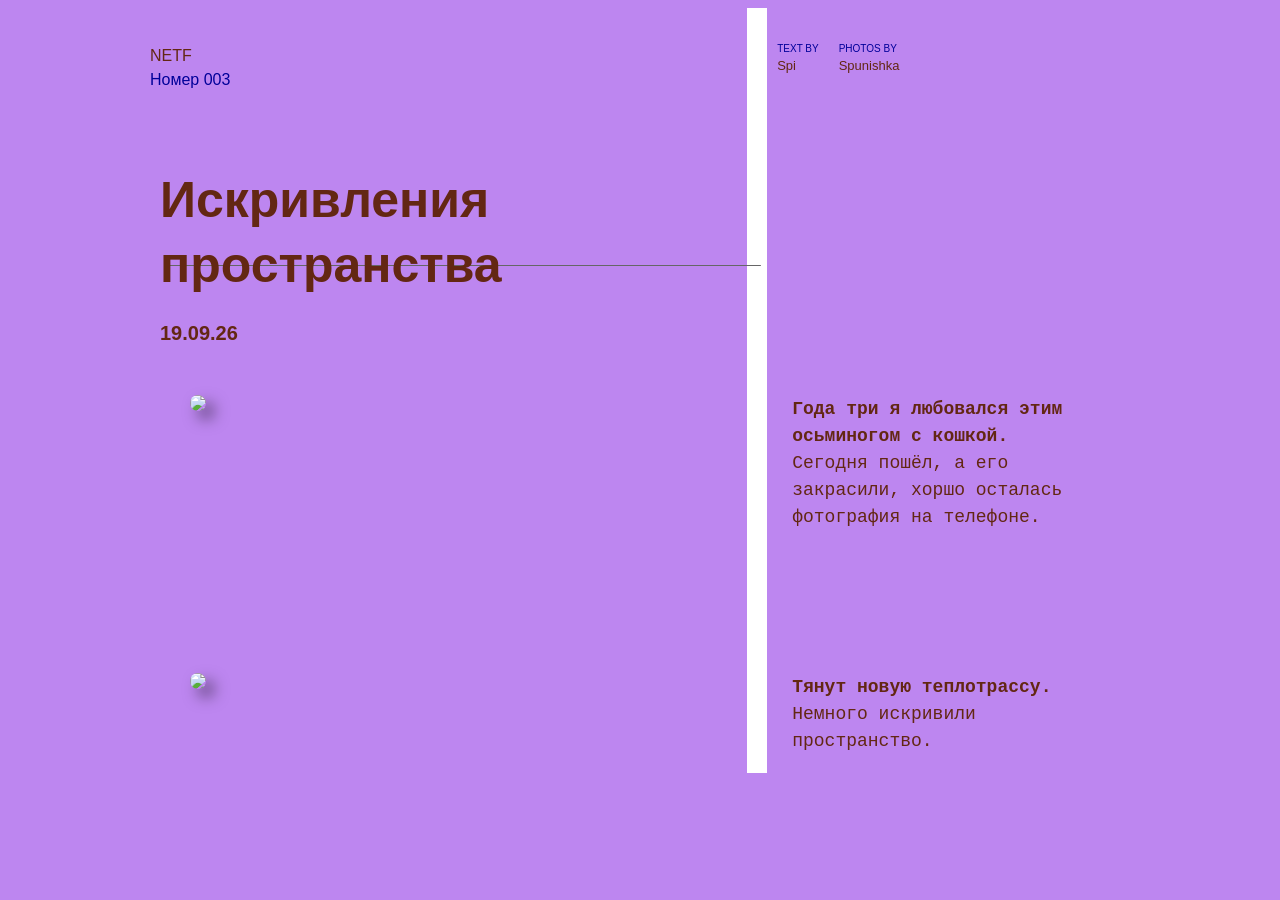
==== number3.html @ 91688192 "Add files via upload" ====
<!DOCTYPE html>
<html lang="ru">
<head>
  <meta charset="UTF-8">
  <meta name="viewport" content="width=device-width, initial-scale=1.0">
  <title>NETF</title>
  <link rel="stylesheet" href="style.css"> <!-- Подключение -->
</head>

<body>
<div class="wrapper">
  <div class="page-decoration">
  </div> 
  <div class="page-cat">
    <p>NETF<br /><span class="green">Номер 003</span></p>
  </div>
  
  <div class="page-credits">
    <p><span class="green">text by</span>Spi</p>
    <p><span class="green">photos by</span>Spunishka</p>
  </div>
  <header class="page-header">
    <h1>Искривления пространства</h1>
    <h2>19.09.26</h2>
  </header>
  <div class="page-hero">
     <figure>
      <img src="img3\1.JPEG" width="500">
	 </figure>
  </div>
 <aside>
     <p><strong>Года три я любовался этим осьминогом с кошкой.</strong> Сегодня пошёл, а его закрасили, хоршо осталась фотография на телефоне.</p>
  </aside>
 </div>
 
 
<div class="wrapper">
  <div class="page-decoration">
  </div> 
  <header class="page-header">
    <h1></h1>
    <h2></h2>
  </header>
  <div class="page-hero">
     <figure>
      <img src="img3\2.JPEG" width="500">
     </figure>
  </div>
  <aside>
    <p><strong>Тянут новую теплотрассу.</strong> Немного искривили пространство.</p>
  </aside>
 </div>
</body>
---- style.css ----
*, *:before, *:after {
  box-sizing:border-box;
  -webkit-box-sizing:border-box;
  -moz-box-sizing:border-box;
}
body {
  font-family: 'Montserrat', sans-serif;
  line-height: 1.5;
  background-color: #bd86f0;
  color: #632713;
}
strong {
  font-weight: bold;
}
.green {
  color: #000099;
}
img {
  max-width: 100%;
  height: auto;
  border-radius: 20px;
  box-shadow: 8px 8px 15px rgba(0, 0, 0, 0.5);
}
.page-content {
  font-family: Georiga, serif;
  line-height: 1.3;
  padding: 30px 30px 0 30px;
}
.page-content p {
  margin-bottom: 1em;
}
h1 {
  font-size: 50px;
  font-weight: 700;
  line-height: 1.3;
  display: inline-block;
  background-image: linear-gradient(#666, #666);
  background-repeat: no-repeat;
  background-size: 98% 1px;
  background-position: center bottom 25%;
  margin: 10px;
}
h2 {
   margin: 10px;
  font-size: 20px;
  font-weight: bold;
}

.wrapper {
  display: grid;
  width: 100%;
  max-width: 980px;
  margin: 0 auto;
  padding: 0;
  grid-template-columns: [col] 16% [col] 16% [col] 16% [col] 16% [col] 16% [col] 16%;
  grid-template-rows: [row] auto [row] auto [row] auto [row];
/*   grid-auto-columns: 100px; */
}

.page-cat {
  grid-column: col / span 4;
  grid-row: row ;
  padding-top: 20px;
}
.page-credits {
  grid-column: col 5 / span 2;
  grid-row: row ;
  padding-top: 20px;
}
.page-header {
  grid-column: col 1 / span 4;
  grid-row: row 2;
  
  padding: 50px 0 20px;
}
.page-hero {
  grid-column: col / span 6;
  grid-row: row 3;
  
  display: flex;
  flex-direction: row;
}
.page-content {
  grid-column: col / span 4;
  grid-row: row 4;
  
  column-count: 2;
  column-gap: 20px;
}
.page-sidebar {
  font-family: Courier New, serif;
  font-size: 18px;
  grid-column: col 5 / span 2;
  grid-row: row 4;
  margin-top: -340px;
}
.page-decoration {
  grid-column: col 5 / span 1;
  background-color: #fff;
  grid-row: row 1 / span 4;
  width: 20px;
  z-index: -1;
  margin-left: -30px;
}

.page-hero figure {
 
}
aside {
  padding: 0 0 0 15px;
  font-family: Courier New, serif;
  grid-column: col 5 / span 2;
  grid-row: row 3;
  max-width: 640px;
}
aside p {
  font-size: 18px;
}
.page-credits {
  font-size: 13px;
  display: flex;
}
.page-credits p:first-of-type {
  padding-right: 20px;
}
.page-credits span {
  font-size: 10px;
  text-transform: uppercase;
  display: block;
}
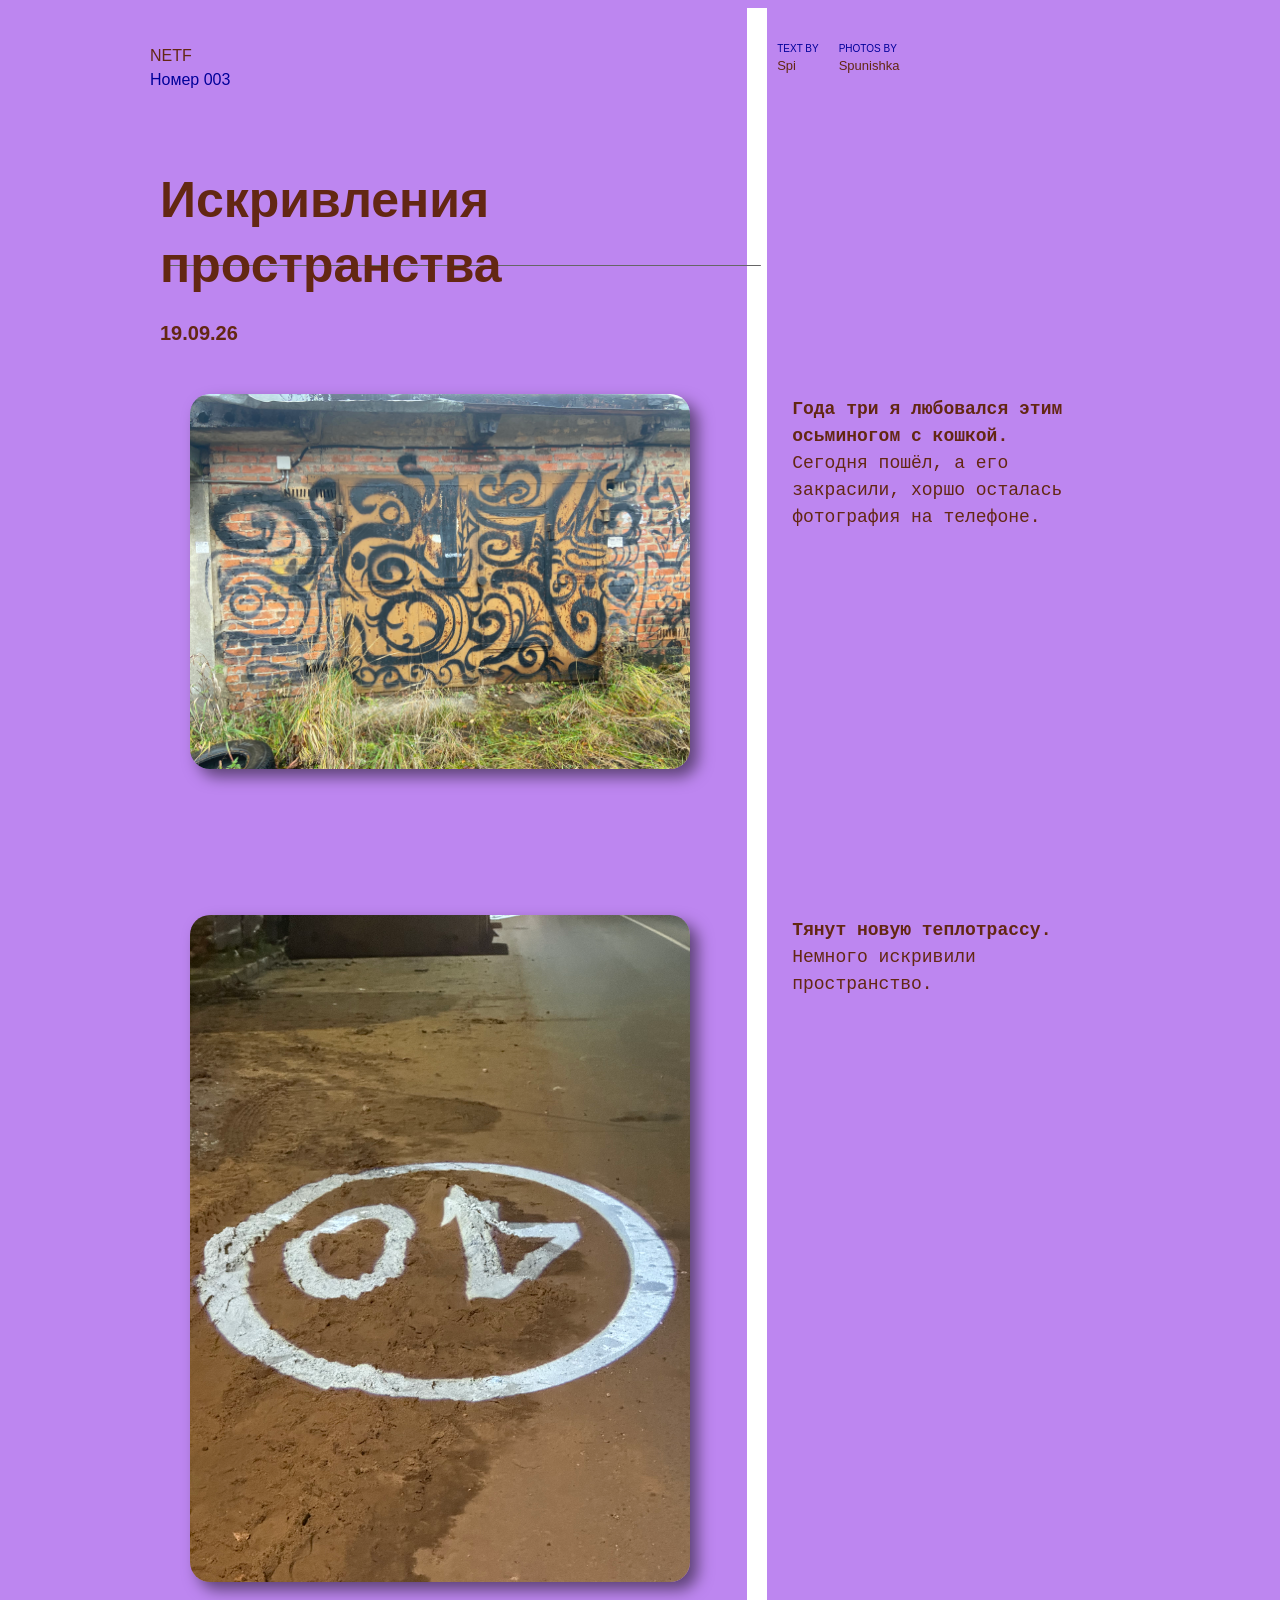
==== commit 4aaab9e1: "Add files via upload" ====
--- a/number3.html
+++ b/number3.html
@@ -25,7 +25,7 @@
   </header>
   <div class="page-hero">
      <figure>
-      <img src="img3\1.JPEG" width="500">
+      <img src="img3\1.jpeg" width="500">
 	 </figure>
   </div>
  <aside>
@@ -43,7 +43,7 @@
   </header>
   <div class="page-hero">
      <figure>
-      <img src="img3\2.JPEG" width="500">
+      <img src="img3\2.jpeg" width="500">
      </figure>
   </div>
   <aside>
